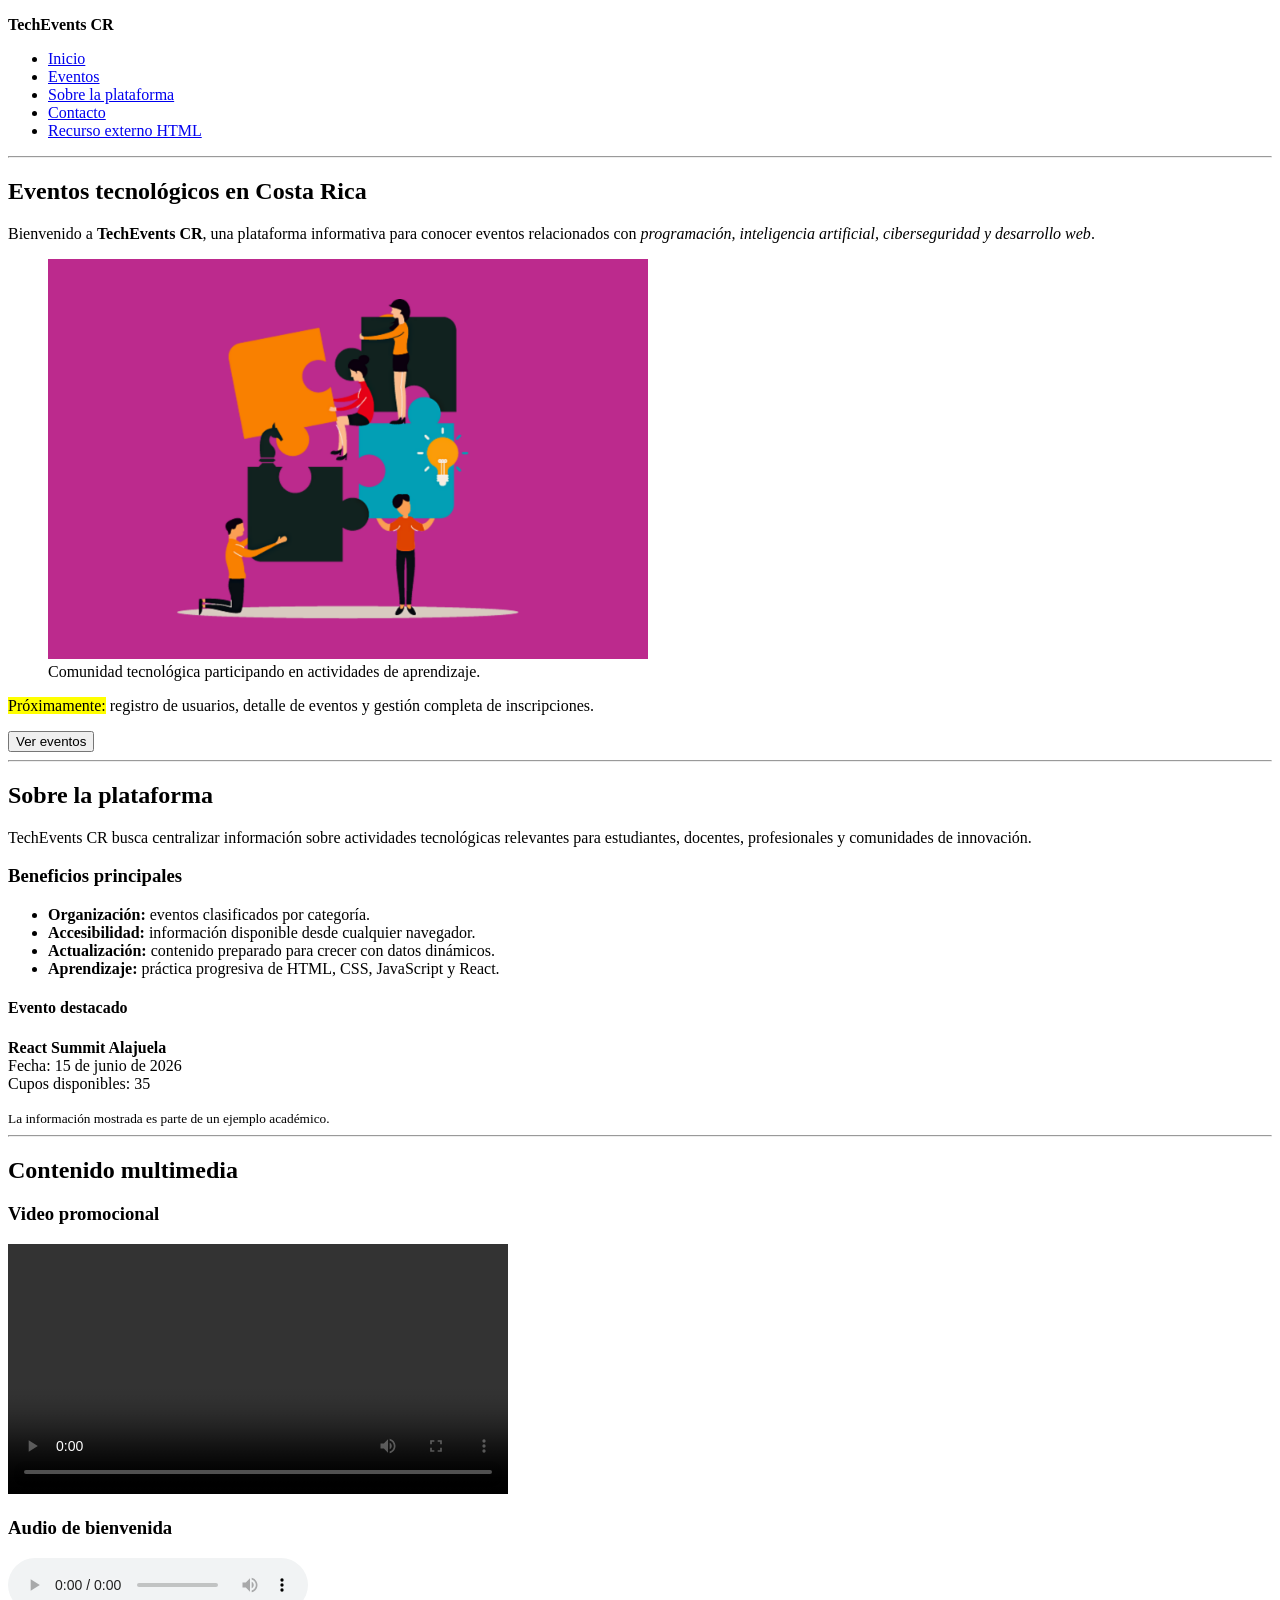
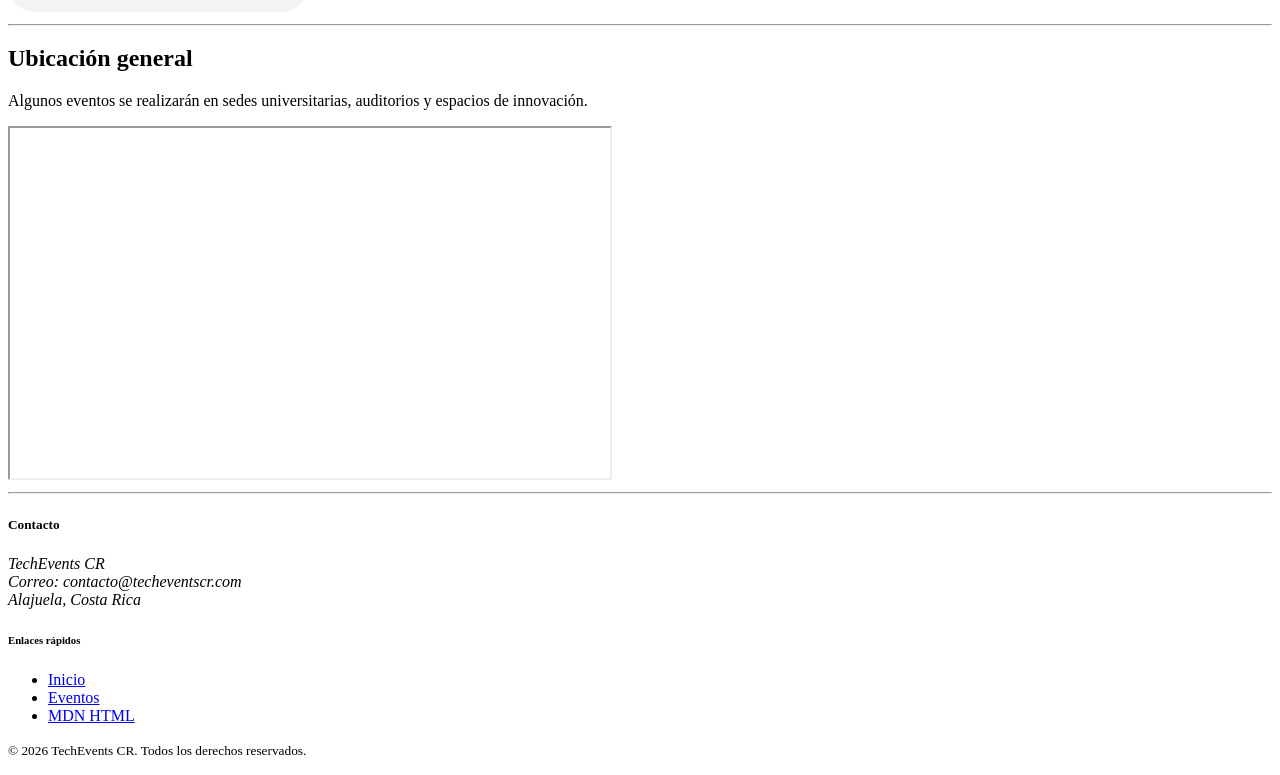
==== index.html @ c0f473ee "first commit" ====
<!DOCTYPE html>
<html lang="es">
<head>
    <meta charset="UTF-8">
    <meta name="viewport" content="width=device-width, initial-scale=1.0">
    <meta 
        name="description" 
        content="TechEvents CR es un sitio web informativo sobre eventos tecnológicos en Costa Rica."
    >
    <meta 
        name="keywords" 
        content="eventos tecnológicos, Costa Rica, programación, inteligencia artificial, ciberseguridad, desarrollo web"
    >
    <meta name="author" content="TechEvents CR">
    
    <title>TechEvents CR | Inicio</title>
</head>

<body>

    <header>
        <p><strong>TechEvents CR</strong></p>

        <nav>
            <ul>
                <li><a href="index.html">Inicio</a></li>
                <li><a href="eventos.html">Eventos</a></li>
                <li><a href="#sobre-plataforma">Sobre la plataforma</a></li>
                <li><a href="#contacto">Contacto</a></li>
                <li>
                    <a href="https://www.w3schools.com/html/" target="_blank">
                        Recurso externo HTML
                    </a>
                </li>
            </ul>
        </nav>
    </header>

    <hr>

    <main>

        <section id="inicio">
            <h1>Eventos tecnológicos en Costa Rica</h1>

            <p>
                Bienvenido a <strong>TechEvents CR</strong>, una plataforma informativa para conocer
                eventos relacionados con <em>programación, inteligencia artificial, ciberseguridad
                y desarrollo web</em>.
            </p>

            <figure>
                <img 
                    src="assets/images/hero-eventos.png" 
                    alt="Personas participando en un evento tecnológico"
                    width="600"
                >
                <figcaption>
                    Comunidad tecnológica participando en actividades de aprendizaje.
                </figcaption>
            </figure>

            <p>
                <mark>Próximamente:</mark> registro de usuarios, detalle de eventos y gestión completa
                de inscripciones.
            </p>

            <button>Ver eventos</button>
        </section>

        <hr>

        <section id="sobre-plataforma">
            <h2>Sobre la plataforma</h2>

            <p>
                TechEvents CR busca centralizar información sobre actividades tecnológicas relevantes
                para estudiantes, docentes, profesionales y comunidades de innovación.
            </p>

            <h3>Beneficios principales</h3>

            <ul>
                <li><strong>Organización:</strong> eventos clasificados por categoría.</li>
                <li><strong>Accesibilidad:</strong> información disponible desde cualquier navegador.</li>
                <li><strong>Actualización:</strong> contenido preparado para crecer con datos dinámicos.</li>
                <li><strong>Aprendizaje:</strong> práctica progresiva de HTML, CSS, JavaScript y React.</li>
            </ul>
        </section>

        <aside>
            <h4>Evento destacado</h4>

            <p>
                <strong>React Summit Alajuela</strong><br>
                Fecha: <time datetime="2026-06-15">15 de junio de 2026</time><br>
                Cupos disponibles: <span>35</span>
            </p>

            <small>
                La información mostrada es parte de un ejemplo académico.
            </small>
        </aside>

        <hr>

        <section>
            <h2>Contenido multimedia</h2>

            <h3>Video promocional</h3>

            <video controls width="500">
                <source src="assets/video/promo-evento.mp4" type="video/mp4">
                Su navegador no soporta la reproducción de video.
            </video>

            <h3>Audio de bienvenida</h3>

            <audio controls>
                <source src="assets/audio/bienvenida.mp3" type="audio/mpeg">
                Su navegador no soporta la reproducción de audio.
            </audio>
        </section>

        <hr>

        <section>
            <h2>Ubicación general</h2>

            <p>
                Algunos eventos se realizarán en sedes universitarias, auditorios y espacios de innovación.
            </p>

            <iframe 
                src="https://www.google.com/maps?q=Alajuela,Costa%20Rica&output=embed"
                width="600"
                height="350"
                loading="lazy"
                title="Mapa de Alajuela Costa Rica">
            </iframe>
        </section>

    </main>

    <hr>

    <footer id="contacto">
        <h5>Contacto</h5>

        <address>
            TechEvents CR<br>
            Correo: contacto@techeventscr.com<br>
            Alajuela, Costa Rica
        </address>

        <h6>Enlaces rápidos</h6>

        <ul>
            <li><a href="index.html">Inicio</a></li>
            <li><a href="eventos.html">Eventos</a></li>
            <li><a href="https://developer.mozilla.org/es/docs/Web/HTML" target="_blank">MDN HTML</a></li>
        </ul>

        <p>
            <small>&copy; 2026 TechEvents CR. Todos los derechos reservados.</small>
        </p>
    </footer>

</body>
</html>
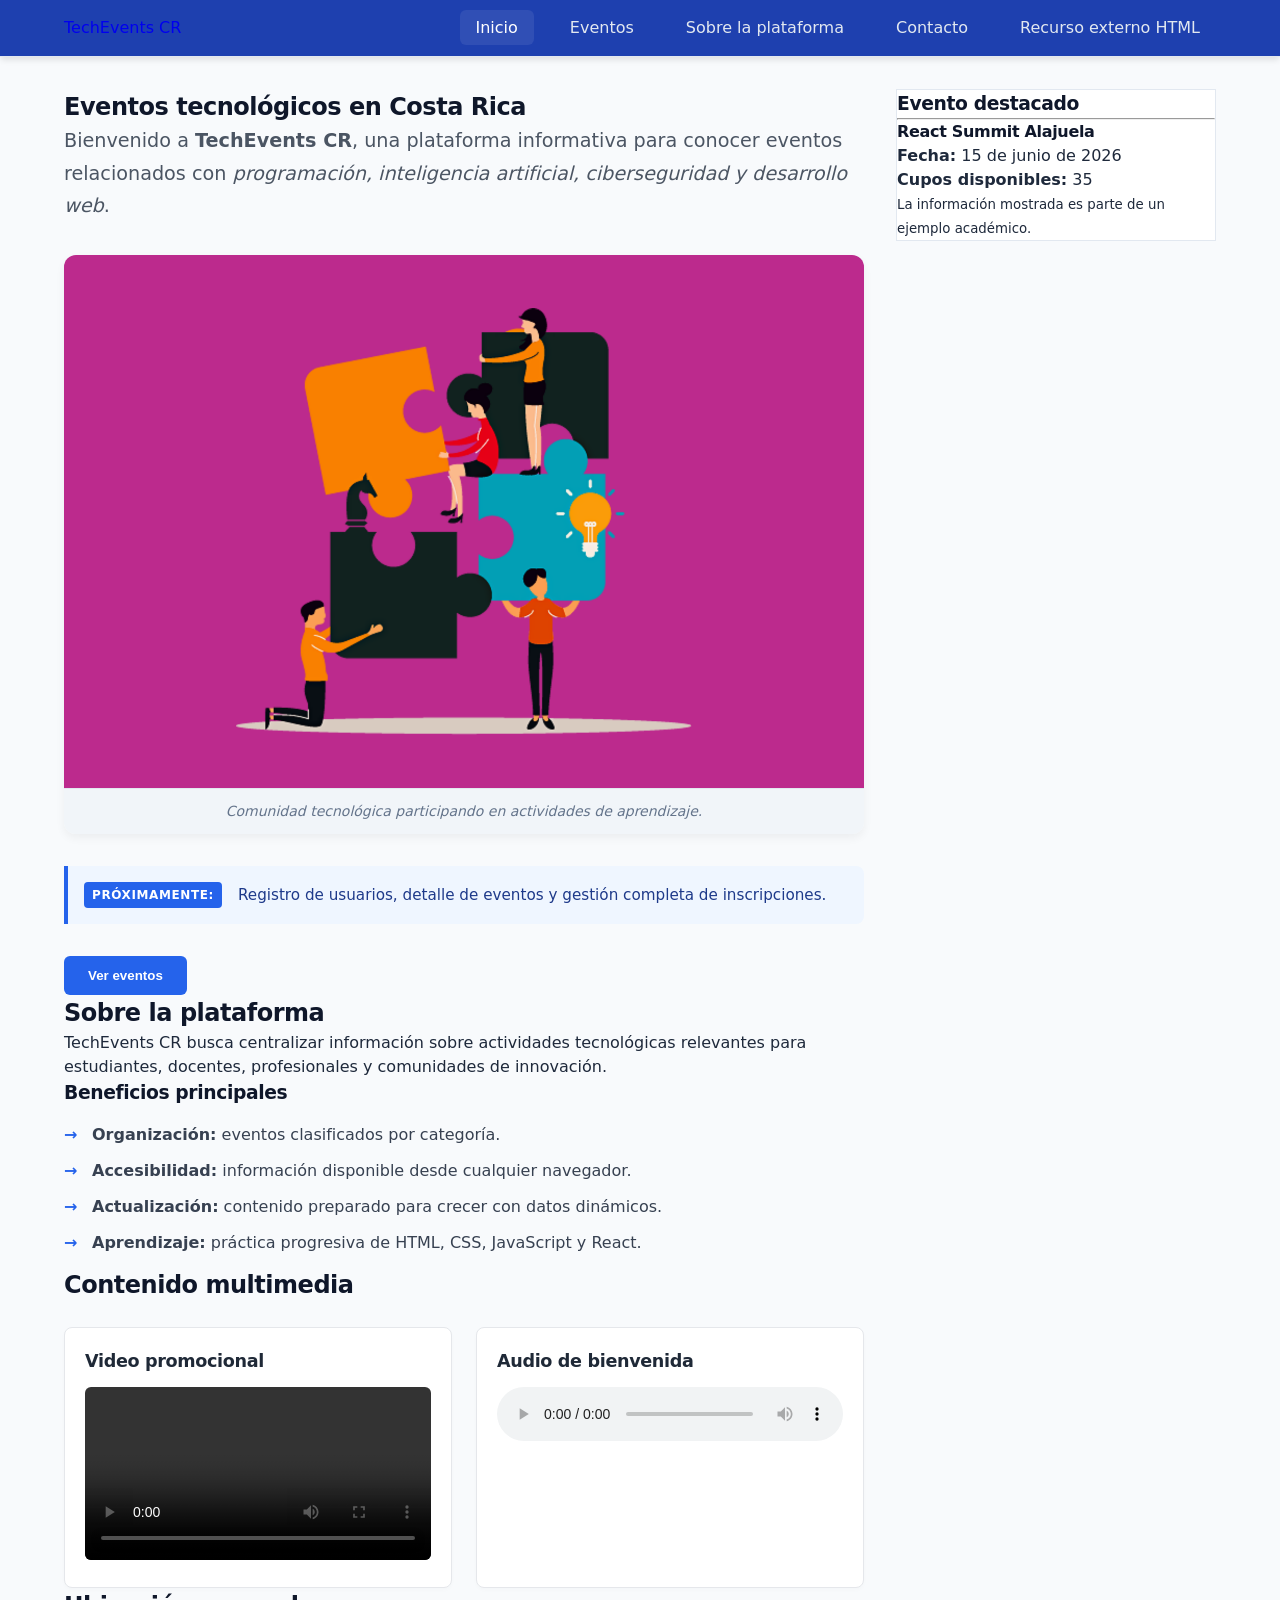
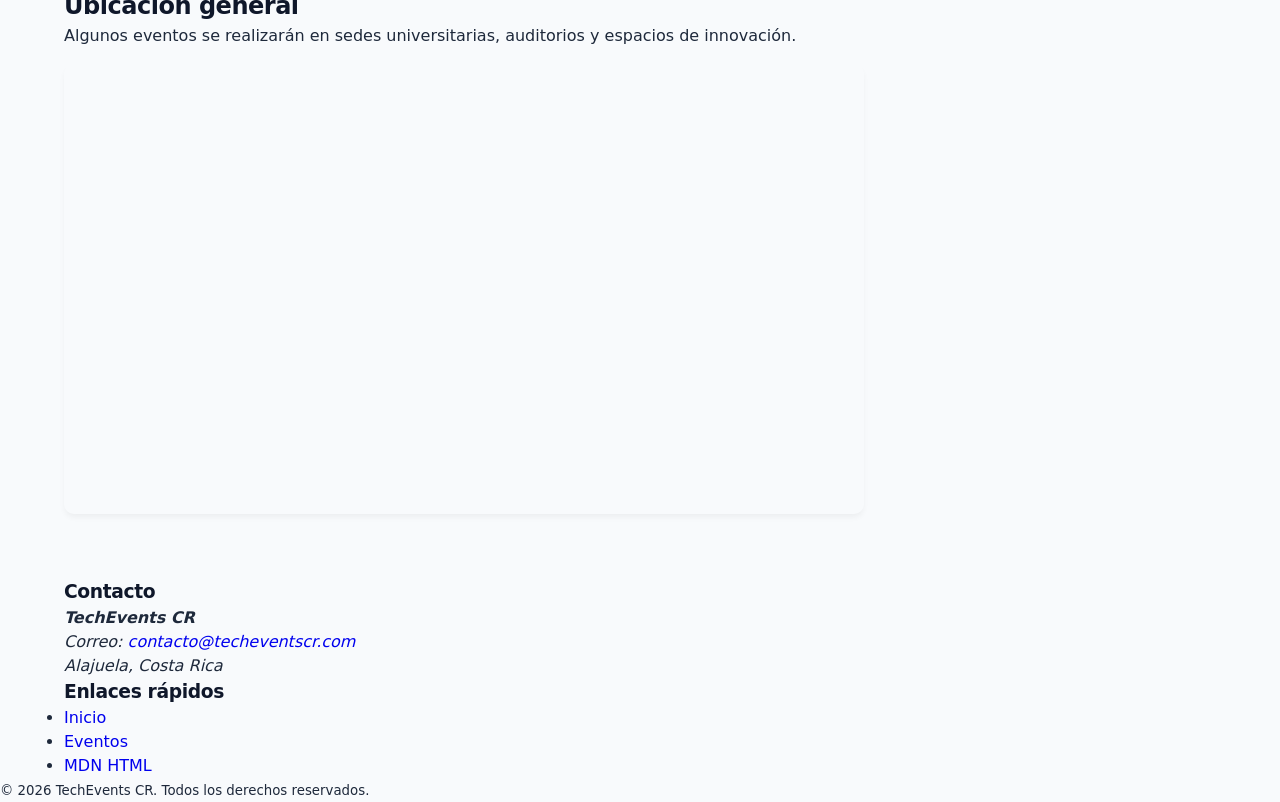
==== commit 98804532: "Mejora del CSS" ====
--- a/index.html
+++ b/index.html
@@ -14,156 +14,163 @@
     <meta name="author" content="TechEvents CR">
     
     <title>TechEvents CR | Inicio</title>
+    <link rel="stylesheet" href="css/style.css">
 </head>
 
 <body>
 
-    <header>
-        <p><strong>TechEvents CR</strong></p>
+    <header class="site-header">
+        <div class="container head-content">
+            <a href="index.html" class="logo">TechEvents <span>CR</span></a>
 
-        <nav>
-            <ul>
-                <li><a href="index.html">Inicio</a></li>
-                <li><a href="eventos.html">Eventos</a></li>
-                <li><a href="#sobre-plataforma">Sobre la plataforma</a></li>
-                <li><a href="#contacto">Contacto</a></li>
-                <li>
-                    <a href="https://www.w3schools.com/html/" target="_blank">
-                        Recurso externo HTML
-                    </a>
-                </li>
-            </ul>
-        </nav>
+            <nav class="main-nav">
+                <ul>
+                    <li><a href="index.html" class="active">Inicio</a></li>
+                    <li><a href="eventos.html">Eventos</a></li>
+                    <li><a href="#sobre-plataforma">Sobre la plataforma</a></li>
+                    <li><a href="#contacto">Contacto</a></li>
+                    <li>
+                        <a href="https://www.w3schools.com/html/" target="_blank" class="nav-external">
+                            Recurso externo HTML
+                        </a>
+                    </li>
+                </ul>
+            </nav>
+        </div>
     </header>
 
-    <hr>
+    <main class="container main-layout">
+        
+        <div class="primary-content">
+            
+            <section id="inicio" class="hero-section">
+                <h1>Eventos tecnológicos en Costa Rica</h1>
 
-    <main>
+                <p class="lead-text">
+                    Bienvenido a <strong>TechEvents CR</strong>, una plataforma informativa para conocer
+                    eventos relacionados con <em>programación, inteligencia artificial, ciberseguridad
+                    y desarrollo web</em>.
+                </p>
 
-        <section id="inicio">
-            <h1>Eventos tecnológicos en Costa Rica</h1>
+                <figure class="featured-figure">
+                    <img 
+                        src="assets/images/hero-eventos.png" 
+                        alt="Personas participando en un evento tecnológico"
+                    >
+                    <figcaption>
+                        Comunidad tecnológica participando en actividades de aprendizaje.
+                    </figcaption>
+                </figure>
 
-            <p>
-                Bienvenido a <strong>TechEvents CR</strong>, una plataforma informativa para conocer
-                eventos relacionados con <em>programación, inteligencia artificial, ciberseguridad
-                y desarrollo web</em>.
-            </p>
+                <div class="announcement-badge">
+                    <span class="badge-tag">Próximamente:</span> 
+                    <p>Registro de usuarios, detalle de eventos y gestión completa de inscripciones.</p>
+                </div>
 
-            <figure>
-                <img 
-                    src="assets/images/hero-eventos.png" 
-                    alt="Personas participando en un evento tecnológico"
-                    width="600"
-                >
-                <figcaption>
-                    Comunidad tecnológica participando en actividades de aprendizaje.
-                </figcaption>
-            </figure>
+                <button class="btn-primary" onclick="window.location.href='eventos.html'">Ver eventos</button>
+            </section>
 
-            <p>
-                <mark>Próximamente:</mark> registro de usuarios, detalle de eventos y gestión completa
-                de inscripciones.
-            </p>
+            <section id="sobre-plataforma">
+                <h2>Sobre la plataforma</h2>
 
-            <button>Ver eventos</button>
-        </section>
+                <p>
+                    TechEvents CR busca centralizar información sobre actividades tecnológicas relevantes
+                    para estudiantes, docentes, profesionales y comunidades de innovación.
+                </p>
 
-        <hr>
+                <h3>Beneficios principales</h3>
 
-        <section id="sobre-plataforma">
-            <h2>Sobre la plataforma</h2>
+                <ul class="styled-list">
+                    <li><strong>Organización:</strong> eventos clasificados por categoría.</li>
+                    <li><strong>Accesibilidad:</strong> información disponible desde cualquier navegador.</li>
+                    <li><strong>Actualización:</strong> contenido preparado para crecer con datos dinámicos.</li>
+                    <li><strong>Aprendizaje:</strong> práctica progresiva de HTML, CSS, JavaScript y React.</li>
+                </ul>
+            </section>
 
-            <p>
-                TechEvents CR busca centralizar información sobre actividades tecnológicas relevantes
-                para estudiantes, docentes, profesionales y comunidades de innovación.
-            </p>
+            <section class="multimedia-section">
+                <h2>Contenido multimedia</h2>
 
-            <h3>Beneficios principales</h3>
+                <div class="media-grid">
+                    <div class="media-card">
+                        <h3>Video promocional</h3>
+                        <video controls>
+                            <source src="assets/video/promo-evento.mp4" type="video/mp4">
+                            Su navegador no soporta la reproducción de video.
+                        </video>
+                    </div>
 
-            <ul>
-                <li><strong>Organización:</strong> eventos clasificados por categoría.</li>
-                <li><strong>Accesibilidad:</strong> información disponible desde cualquier navegador.</li>
-                <li><strong>Actualización:</strong> contenido preparado para crecer con datos dinámicos.</li>
-                <li><strong>Aprendizaje:</strong> práctica progresiva de HTML, CSS, JavaScript y React.</li>
-            </ul>
-        </section>
+                    <div class="media-card">
+                        <h3>Audio de bienvenida</h3>
+                        <audio controls>
+                            <source src="assets/audio/bienvenida.mp3" type="audio/mpeg">
+                            Su navegador no soporta la reproducción de audio.
+                        </audio>
+                    </div>
+                </div>
+            </section>
 
-        <aside>
-            <h4>Evento destacado</h4>
+            <section class="location-section">
+                <h2>Ubicación general</h2>
 
-            <p>
-                <strong>React Summit Alajuela</strong><br>
-                Fecha: <time datetime="2026-06-15">15 de junio de 2026</time><br>
-                Cupos disponibles: <span>35</span>
-            </p>
+                <p>
+                    Algunos eventos se realizarán en sedes universitarias, auditorios y espacios de innovación.
+                </p>
 
-            <small>
-                La información mostrada es parte de un ejemplo académico.
-            </small>
+                <div class="map-responsive">
+                    <iframe 
+                        src="https://www.google.com/maps?q=Alajuela,Costa%20Rica&output=embed"
+                        loading="lazy" 
+                        title="Mapa de Alajuela Costa Rica">
+                    </iframe>
+                </div>
+            </section>
+            
+        </div>
+
+        <aside class="sidebar-content">
+            <div class="featured-card">
+                <h3>Evento destacado</h3>
+                <hr class="card-divider">
+                <h4>React Summit Alajuela</h4>
+                <p class="event-details">
+                    <strong>Fecha:</strong> <time datetime="2026-06-15">15 de junio de 2026</time><br>
+                    <strong>Cupos disponibles:</strong> <span class="counter-badge">35</span>
+                </p>
+                <small class="academic-notice">
+                    La información mostrada es parte de un ejemplo académico.
+                </small>
+            </div>
         </aside>
-
-        <hr>
-
-        <section>
-            <h2>Contenido multimedia</h2>
-
-            <h3>Video promocional</h3>
-
-            <video controls width="500">
-                <source src="assets/video/promo-evento.mp4" type="video/mp4">
-                Su navegador no soporta la reproducción de video.
-            </video>
-
-            <h3>Audio de bienvenida</h3>
-
-            <audio controls>
-                <source src="assets/audio/bienvenida.mp3" type="audio/mpeg">
-                Su navegador no soporta la reproducción de audio.
-            </audio>
-        </section>
-
-        <hr>
-
-        <section>
-            <h2>Ubicación general</h2>
-
-            <p>
-                Algunos eventos se realizarán en sedes universitarias, auditorios y espacios de innovación.
-            </p>
-
-            <iframe 
-                src="https://www.google.com/maps?q=Alajuela,Costa%20Rica&output=embed"
-                width="600"
-                height="350"
-                loading="lazy"
-                title="Mapa de Alajuela Costa Rica">
-            </iframe>
-        </section>
 
     </main>
 
-    <hr>
+    <footer id="contacto" class="site-footer">
+        <div class="container footer-content">
+            
+            <div class="footer-section">
+                <h3>Contacto</h3>
+                <address>
+                    <strong>TechEvents CR</strong><br>
+                    Correo: <a href="mailto:contacto@techeventscr.com">contacto@techeventscr.com</a><br>
+                    Alajuela, Costa Rica
+                </address>
+            </div>
 
-    <footer id="contacto">
-        <h5>Contacto</h5>
+            <div class="footer-section">
+                <h3>Enlaces rápidos</h3>
+                <ul class="footer-links">
+                    <li><a href="index.html">Inicio</a></li>
+                    <li><a href="eventos.html">Eventos</a></li>
+                    <li><a href="https://developer.mozilla.org/es/docs/Web/HTML" target="_blank">MDN HTML</a></li>
+                </ul>
+            </div>
+            
+        </div>
 
-        <address>
-            TechEvents CR<br>
-            Correo: contacto@techeventscr.com<br>
-            Alajuela, Costa Rica
-        </address>
-
-        <h6>Enlaces rápidos</h6>
-
-        <ul>
-            <li><a href="index.html">Inicio</a></li>
-            <li><a href="eventos.html">Eventos</a></li>
-            <li><a href="https://developer.mozilla.org/es/docs/Web/HTML" target="_blank">MDN HTML</a></li>
-        </ul>
-
-        <p>
-            <small>&copy; 2026 TechEvents CR. Todos los derechos reservados.</small>
-        </p>
+        <div class="footer-bottom">
+            <p><small>© 2026 TechEvents CR. Todos los derechos reservados.</small></p>
+        </div>
     </footer>
 
 </body>
--- a/css/style.css
+++ b/css/style.css
@@ -0,0 +1,428 @@
+/* Navegación para la página de eventos */
+
+/*=============
+Reset y Configuración Global
+===============*/
+* {
+    margin: 0;
+    padding: 0;
+    box-sizing: border-box; /* Evita que el padding rompa los anchos */
+}
+/* ==========================================================================
+   VARIABLES DE COLOR GLOBAL
+   ========================================================================== */
+:root {
+    --primary-color: #0f172a;    /* Azul medianoche (Header/Títulos) */
+    --accent-color: #2563eb;     /* Azul eléctrico (Botones/Enlaces activos) */
+    --accent-hover: #1d4ed8;     /* Azul más oscuro para los hovers */
+    --bg-main: #f8fafc;          /* Fondo de la página suave */
+    --bg-surface: #ffffff;       /* Fondo de tarjetas y tablas */
+    --text-main: #334155;        /* Texto principal muy legible */
+    --text-muted: #64748b;       /* Texto secundario */
+    --border-color: #e2e8f0;     /* Bordes sutiles modernos */
+}
+
+/* ==========================================================================
+   APLICACIÓN DE LA PALETA
+   ========================================================================== */
+body {
+    font-family: system-ui, -apple-system, BlinkMacSystemFont, 'Segoe UI', Roboto, sans-serif;
+    background-color: var(--bg-main);
+    color: var(--text-main);
+}
+
+/* Modificando tu Header con los nuevos tonos */
+.site-header {
+    background-color: var(--primary-color);
+    color: #ffffff;
+    border-bottom: 1px solid var(--border-color);
+}
+
+.main-nav a {
+    color: var(--text-muted);
+}
+
+.main-nav a.active, 
+.main-nav a:hover {
+    color: #ffffff;
+    background-color: rgba(255, 255, 255, 0.08);
+}
+
+/* Modificando tus Títulos */
+h1, h2, h3, h4 {
+    color: var(--primary-color);
+    letter-spacing: -0.02em; /* Hace que los títulos se vean más compactos y modernos */
+}
+
+/* Modificando el Botón Principal */
+.btn-primary {
+    background-color: var(--accent-color);
+    color: #ffffff;
+    border: none;
+    padding: 0.75rem 1.5rem;
+    font-weight: 600;
+    border-radius: 6px;
+    cursor: pointer;
+    transition: background-color 0.2s ease;
+}
+
+.btn-primary:hover {
+    background-color: var(--accent-hover);
+}
+
+/* Las Tarjetas y Contenedores */
+.event-card, .featured-card, .media-card {
+    background-color: var(--bg-surface);
+    border: 1px solid var(--border-color);
+}
+
+/* Ajustes sutiles para la Tabla */
+#t-eventos {
+    background-color: var(--bg-surface);
+}
+
+th {
+    background-color: #f1f5f9; /* Gris muy limpio para la cabecera de la tabla */
+    color: var(--primary-color);
+    border-bottom: 2px solid var(--border-color);
+}
+
+td {
+    border-bottom: 1px solid var(--border-color);
+}
+
+tbody tr:nth-child(even) {
+    background-color: #f8fafc; /* Alternancia casi imperceptible pero elegante */
+}
+
+html {
+    font-size: 16px;
+    scroll-behavior: smooth;
+}
+
+body {
+    /* Una tipografía más moderna y limpia que Arial */
+    font-family: system-ui, -apple-system, BlinkMacSystemFont, 'Segoe UI', Roboto, sans-serif;
+    background-color: #f8fafc; /* Gris más suave y premium */
+    color: #1e293b; /* Azul/gris oscuro, menos agresivo que el negro puro */
+    line-height: 1.5;
+}
+
+a {
+    text-decoration: none;
+    transition: all 0.2s ease; /* Transiciones suaves para los hovers */
+}
+
+/*=============
+Utilidades generales
+===============*/
+.container {
+    width: 90%;
+    max-width: 1200px; /* Evita que en pantallas gigantes la web se estire infinitamente */
+    margin: 0 auto;
+}
+
+/*=============
+Header y Navegación (Modernizado con Flexbox)
+===============*/
+.site-header {
+    background-color: #1e40af; /* Azul corporativo sólido y profesional */
+    color: #f8fafc;
+    padding: 1rem 0;
+    box-shadow: 0 4px 6px -1px rgba(0, 0, 0, 0.1); /* Sombra sutil en lugar de borde grueso */
+}
+
+/* Reemplaza el truco de overflow: hidden */
+.head-content {
+    display: flex;
+    justify-content: space-between;
+    align-items: center;
+}
+
+.main-nav ul {
+    list-style: none;
+    display: flex; /* Alinea los elementos en fila automáticamente */
+    gap: 1.25rem;  /* Espaciado moderno entre enlaces */
+}
+
+.main-nav a {
+    color: #e2e8f0;
+    padding: 0.5rem 1rem;
+    font-weight: 500;
+    border-radius: 6px;
+}
+
+.main-nav a:hover {
+    background-color: rgba(255, 255, 255, 0.15); /* Efecto translúcido limpio */
+    color: #ffffff;
+}
+
+/*=============
+Tabla de eventos (Estilo Profesional)
+===============*/
+#t-eventos {
+    width: 100%;
+    border-collapse: collapse;
+    margin-top: 40px;
+    background-color: #ffffff;
+    border-radius: 8px;
+    overflow: hidden; /* Corta las esquinas para que se vea el border-radius */
+    box-shadow: 0 4px 6px -1px rgba(0, 0, 0, 0.05); /* Sombra elegante */
+}
+
+/* Estilo para las celdas */
+th, td {
+    padding: 16px 20px; /* Padding equilibrado */
+    text-align: left;
+    border-bottom: 1px solid #e2e8f0; /* Líneas divisorias sutiles en lugar de negras */
+}
+
+/* Encabezado de la tabla */
+th {
+    background-color: #f1f5f9; /* Gris muy claro, resalta los títulos de forma madura */
+    color: #0f172a;
+    font-weight: 600;
+    text-transform: uppercase; /* Da un toque más formal */
+    font-size: 0.85rem;
+    letter-spacing: 0.05em;
+}
+
+/* Alternancia de colores en las filas (Sutil) */
+tbody tr:nth-child(even) {
+    background-color: #f8fafc; /* Alternancia muy suave, descansa la vista */
+}
+
+tbody tr:nth-child(odd) {
+    background-color: #ffffff;
+}
+
+/* Efecto hover en las filas (Aporta mucha interactividad) */
+tbody tr:hover {
+    background-color: #f1f5f9; 
+    cursor: pointer;
+}
+
+/* ==========================================================================
+CATÁLOGO DE EVENTOS (TARJETAS)
+   ========================================================================== */
+.events-grid {
+    display: grid;
+    grid-template-columns: repeat(auto-fit, minmax(280px, 1fr));
+    gap: 1.5rem;
+    margin-top: 1.5rem;
+}
+
+.event-card {
+    background: #ffffff;
+    border: 1px solid #e2e8f0;
+    border-radius: 10px;
+    overflow: hidden;
+    box-shadow: 0 2px 4px rgba(0,0,0,0.02);
+    transition: transform 0.2s ease, box-shadow 0.2s ease;
+}
+
+.event-card:hover {
+    transform: translateY(-4px);
+    box-shadow: 0 10px 15px -3px rgba(0, 0, 0, 0.05);
+}
+
+.card-image img {
+    width: 100%;
+    height: 180px;
+    object-fit: cover; /* Recorta la imagen armónicamente sin deformarla */
+    display: block;
+}
+
+.card-body {
+    padding: 1.25rem;
+}
+
+.card-meta {
+    font-size: 0.9rem;
+    color: #64748b;
+    margin-top: 0.75rem;
+    line-height: 1.6;
+}
+
+/* Etiquetas de Categorías */
+.category-badge {
+    display: inline-block;
+    padding: 0.25rem 0.6rem;
+    font-size: 0.75rem;
+    font-weight: 600;
+    border-radius: 50px;
+    margin-bottom: 0.5rem;
+}
+.category-badge.web { background: #e0f2fe; color: #0369a1; }
+.category-badge.ia { background: #f3e8ff; color: #6b21a8; }
+.category-badge.security { background: #fee2e2; color: #991b1b; }
+
+/* Control de responsividad para la tabla */
+.table-responsive {
+    width: 100%;
+    overflow-x: auto; /* Si la tabla es muy grande en celular, permite scroll horizontal sin romper el sitio */
+}
+
+.badge-status {
+    padding: 0.2rem 0.5rem;
+    font-size: 0.8rem;
+    font-weight: 500;
+    border-radius: 4px;
+}
+.badge-status.presencial { background-color: #d1fae5; color: #065f46; }
+.badge-status.hibrida { background-color: #fef3c7; color: #92400e; }
+
+/* ==========================================================================
+   DISEÑO DE COMPONENTES DE LA PÁGINA DE INICIO
+   ========================================================================== */
+
+/* Contenedor Principal en dos columnas (Main Content Grid) */
+.main-layout {
+    display: grid;
+    grid-template-columns: 1fr;
+    gap: 2rem;
+    margin-top: 2rem;
+    margin-bottom: 4rem;
+}
+
+@media (min-width: 992px) {
+    .main-layout {
+        grid-template-columns: 2.5fr 1fr; /* El contenido central es más ancho que la barra lateral */
+    }
+}
+
+/* Texto destacado de introducción */
+.lead-text {
+    font-size: 1.2rem;
+    color: #4b5563;
+    line-height: 1.7;
+    margin-bottom: 1.5rem;
+}
+
+/* Figura de la imagen destacada */
+.featured-figure {
+    margin: 2rem 0;
+    border-radius: 12px;
+    overflow: hidden;
+    box-shadow: 0 4px 10px rgba(0, 0, 0, 0.05);
+}
+
+.featured-figure img {
+    width: 100%;
+    height: auto;
+    display: block;
+}
+
+.featured-figure figcaption {
+    background-color: #f1f5f9;
+    color: #64748b;
+    font-size: 0.875rem;
+    padding: 0.75rem;
+    text-align: center;
+    font-style: italic;
+    border-top: 1px solid #e2e8f0;
+}
+
+/* Bloque de Anuncio / Badge */
+.announcement-badge {
+    display: flex;
+    align-items: center;
+    gap: 1rem;
+    background-color: #eff6ff;
+    border-left: 4px solid #2563eb;
+    padding: 1rem;
+    border-radius: 0 8px 8px 0;
+    margin-bottom: 2rem;
+}
+
+.announcement-badge p {
+    margin: 0;
+    color: #1e3a8a;
+    font-size: 0.95rem;
+}
+
+.badge-tag {
+    background-color: #2563eb;
+    color: #ffffff;
+    font-size: 0.75rem;
+    font-weight: 700;
+    text-transform: uppercase;
+    padding: 0.25rem 0.5rem;
+    border-radius: 4px;
+    letter-spacing: 0.05em;
+}
+
+/* Listas con viñetas estilizadas */
+.styled-list {
+    list-style: none;
+    margin-top: 1rem;
+}
+
+.styled-list li {
+    position: relative;
+    padding-left: 1.75rem;
+    margin-bottom: 0.75rem;
+    color: #374151;
+}
+
+.styled-list li::before {
+    content: "→";
+    position: absolute;
+    left: 0;
+    color: #2563eb;
+    font-weight: bold;
+}
+
+/* Sección de Contenido Multimedia */
+.media-grid {
+    display: grid;
+    grid-template-columns: 1fr;
+    gap: 1.5rem;
+    margin-top: 1.5rem;
+}
+
+@media (min-width: 576px) {
+    .media-grid {
+        grid-template-columns: 1fr 1fr; /* El video y el audio se alinean lado a lado */
+    }
+}
+
+.media-card {
+    background-color: #ffffff;
+    border: 1px solid #e5e7eb;
+    padding: 1.25rem;
+    border-radius: 8px;
+    box-shadow: 0 2px 4px rgba(0, 0, 0, 0.02);
+}
+
+.media-card h3 {
+    font-size: 1.1rem;
+    margin-bottom: 0.75rem;
+    color: #1f2937;
+}
+
+.media-card video,
+.media-card audio {
+    width: 100%;
+    border-radius: 6px;
+}
+
+/* Contenedor del Mapa Responsivo */
+.map-responsive {
+    position: relative;
+    padding-bottom: 56.25%; /* Proporción de aspecto 16:9 */
+    height: 0;
+    overflow: hidden;
+    border-radius: 10px;
+    box-shadow: 0 4px 6px -1px rgba(0, 0, 0, 0.05);
+    margin-top: 1rem;
+}
+
+.map-responsive iframe {
+    position: absolute;
+    top: 0;
+    left: 0;
+    width: 100%;
+    height: 100%;
+    border: 0;
+}
